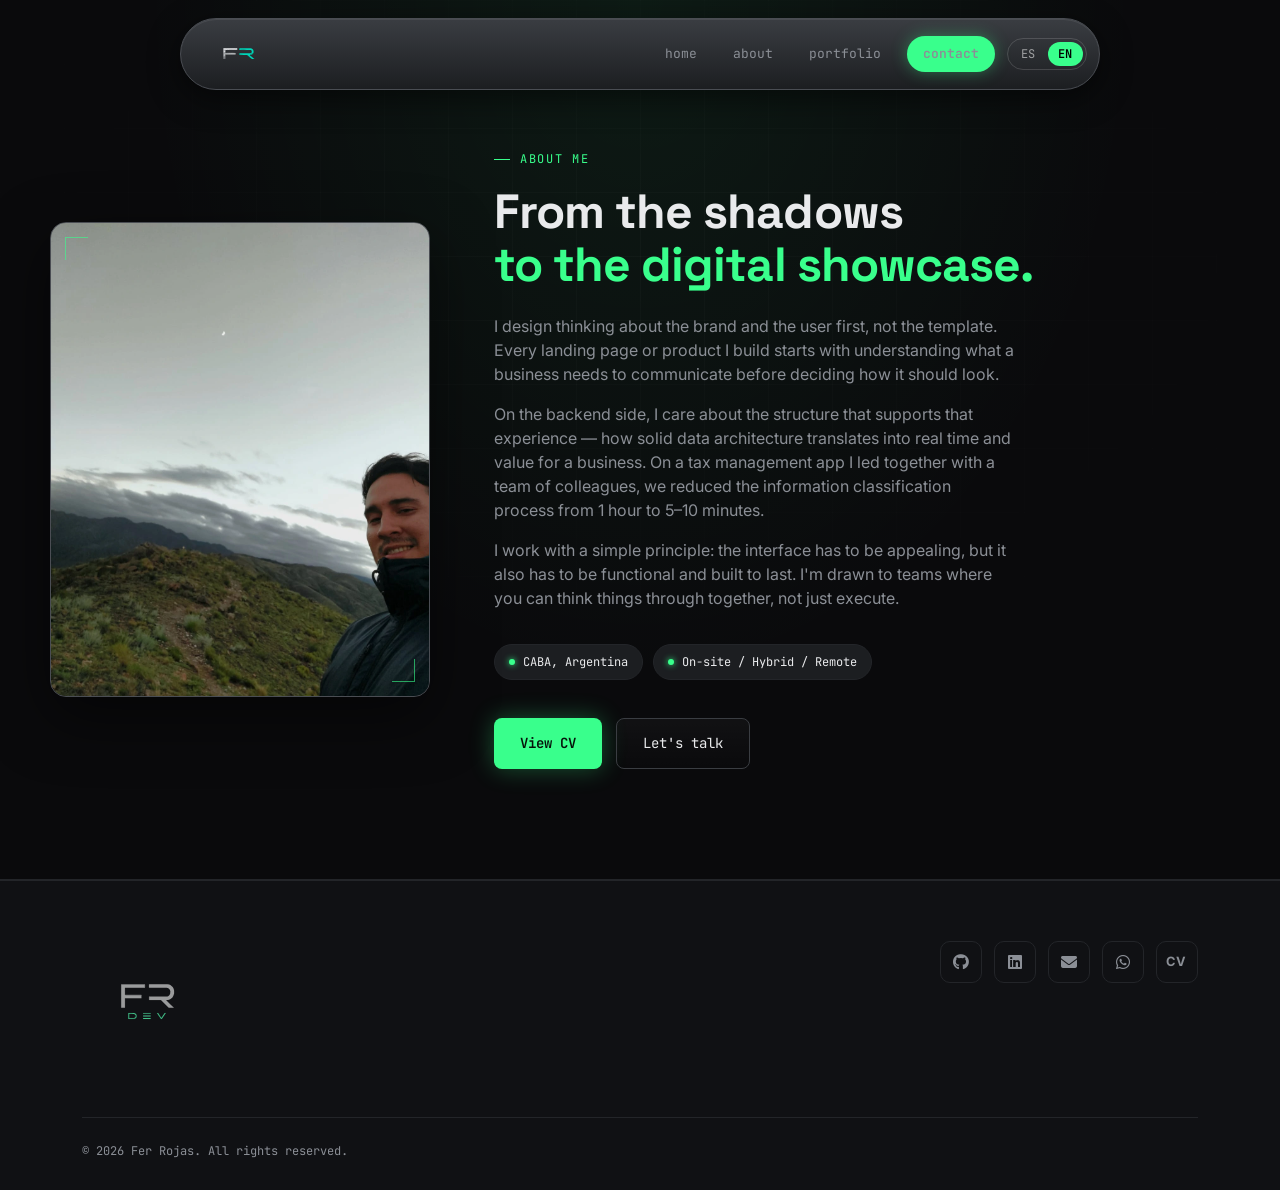
==== about.html @ 8fddee15 "data event and data section in btn" ====
<!DOCTYPE html>
<html lang="es">
<head>
<meta charset="UTF-8">
<meta name="viewport" content="width=device-width, initial-scale=1.0">

<link rel="manifest" href="/site.webmanifest">
<title>Sobre mí · Fer Rojas - Dev</title>
<link rel="preconnect" href="https://fonts.googleapis.com">
<link rel="preconnect" href="https://fonts.gstatic.com" crossorigin>
<link href="https://fonts.googleapis.com/css2?family=Space+Grotesk:wght@400;500;600;700&family=Inter:wght@400;500;600&family=JetBrains+Mono:wght@400;500;600&display=swap" rel="stylesheet">
<link rel="stylesheet" href="./css/styles.css">
<link rel="stylesheet" href="https://cdnjs.cloudflare.com/ajax/libs/font-awesome/6.7.2/css/all.min.css">

<!-- Favicons -->
<link rel="icon" type="image/x-icon" href="./assets/logo/favicon.ico">

<link rel="icon" type="image/png" sizes="16x16"
      href="./assets/logo/favicon-16x16.png">

<link rel="icon" type="image/png" sizes="32x32"
      href="./assets/logo/favicon-32x32.png">

<link rel="apple-touch-icon"
      sizes="180x180"
      href="./assets/logo/apple-touch-icon.png">

<link rel="manifest"
      href="./assets/logo/site.webmanifest">

<meta name="theme-color" content="#0E0E0E">

<!-- Google tag (gtag.js) -->
<script async src="https://www.googletagmanager.com/gtag/js?id=G-C3B6K5D289"></script>

<script>
window.dataLayer = window.dataLayer || [];

function gtag(){dataLayer.push(arguments);}

gtag('js', new Date());

gtag('config', 'G-C3B6K5D289');
</script>
</head>

<body data-page="about">

<!-- NAVBAR -->
<nav class="navbar">

    <a href="./index.html#inicio" class="logo">

        <img
            src="./assets/logo/fr-dev-logo-navbar1.svg"
            alt="FR Dev Logo"
            class="navbar-logo">

    </a>

    <button
        class="nav-toggle"
        id="navToggle"
        data-i18n-aria-label="navToggleLabel"
        aria-label="Abrir menú"
        aria-expanded="false">

        <svg width="20" height="20" viewBox="0 0 24 24"
             fill="none"
             stroke="currentColor"
             stroke-width="2">

            <line x1="3" y1="6" x2="21" y2="6"/>
            <line x1="3" y1="12" x2="21" y2="12"/>
            <line x1="3" y1="18" x2="21" y2="18"/>

        </svg>

    </button>

    <div class="nav-links" id="navLinks">

        <a href="index.html" data-i18n="navHome">Inicio</a>

        <a href="./about.html" data-i18n="navAbout">Sobre mí</a>

        <a href="index.html#portfolio" data-i18n="navPortfolio">Portfolio</a>

        
        <a
            href="https://wa.me/5491144951771?text=Hola%20Fernando,%20vi%20tu%20portfolio%20y%20me%20gustaría%20hablar%20sobre%20un%20proyecto."
            class="nav-cta"

            data-event="contact_whatsapp"
            data-section="navbar"

            target="_blank"
            rel="noopener noreferrer"

            data-i18n="navContact">
            

            Contacto

        </a>

        <div class="lang-switch" role="group" aria-label="Language switch">

            <button type="button"
                    class="lang-btn"
                    data-lang="es">

                ES

            </button>

            <button type="button"
                    class="lang-btn"
                    data-lang="en">

                EN

            </button>

        </div>

    </div>

</nav>

<!-- ABOUT HERO -->
<section class="about-hero" id="sobre-mi">
  <div class="hero-grid"></div>
  <div class="about-grid">

    <!-- FOTO -->
    <div class="about-photo">       
        <img src="./assets/foto-about2.webp" alt="Fernando Rojas, Desarrollador Full Stack" data-i18n-alt="aboutPhotoAlt">      
    </div>

    <!-- TEXTO -->
    <div class="about-text">
      <span class="eyebrow" data-i18n="aboutEyebrow">Sobre mí</span>
       
      <h1 data-i18n-html="aboutTitle">De la sombra<br><span class="accent">a la vidriera digital.</span></h1>

       <p class="lede" data-i18n="aboutLede1">Diseño pensando primero en la marca y en el usuario, no en la plantilla. Cada landing o producto que armo parte de entender qué necesita transmitir un negocio antes de decidir cómo se va a ver.</p>

       <p class="lede" data-i18n="aboutLede2">Del lado del backend, me interesa la estructura que sostiene esa experiencia. Cómo una buena arquitectura de datos se traduce en tiempo y valor real para un negocio. En una app de gestion impositiva que  lideré junto a un equipo de colegas, logramos reducir el proceso de clasificacion de informacion de 1 hora a 5-10 minutos.</p>

       <p class="lede" data-i18n="aboutLede3">Trabajo con un criterio simple. La interfaz tiene que ser atractiva, pero también tiene que ser funcional y sostenerse en el tiempo. Me interesan los equipos donde se puede pensar en conjunto, no solo ejecutar.</p>
      <div class="about-meta">
        <span data-i18n="aboutMetaLocation">CABA, Argentina</span>
        <span data-i18n="aboutMetaAvailability">Presencial / Híbrido / Remoto</span>
      </div>

      <div class="about-ctas">
        <a 
        href="./assets/cv/Fernando-Rojas-CV.pdf" 
        class="btn btn-primary" 
        
        data-event="cv_view"
        data-section="txt_about"
        
        target="_blank" 
        rel="noopener noreferrer"
        
        data-i18n="aboutCtaCv">Ver CV</a>

        <a
         href="https://wa.me/5491144951771?text=Hola%20Fer,%20vi%20tu%20portfolio%20y%20me%20gustaría%20hablar%20sobre%20un%20proyecto." 
         class="btn btn-ghost" 
         
         data-event="contact_whatsapp"
         data-section="txt_about"

         target="_blank"
         rel="noopener noreferrer"

         data-i18n="aboutCtaContact">Hablemos</a>
      </div>
    </div>

  </div>
</section>

<!-- FOOTER -->
<footer id="contacto">
  <div class="container">
    <div class="footer-top">
      <div class="footer-brand">
        <a href="./index.html" class="footer-logo">
            <img
                src="./assets/logo/fr-dev-logo-footer.svg"
                alt="FR Dev Logo">
        </a>
      </div>

      <!-- Contacts -->

      <div class="footer-socials">

        <!-- Github -->
        <a
          href="https://github.com/FerjRojas1?tab=repositories" 
          
          data-event="social_github"
          data-section="footer"

          aria-label="GitHub"
          target="_blank"
          rel="noopener noreferrer">

          <i class="fa-brands fa-github"></i>
        </a>

        <!-- LinkedIN -->
        <a 
          href="https://www.linkedin.com/in/fernando-rojas-6714b9202/" 
          
          data-event="social_linkedin"
          data-section="footer"

          aria-label="LinkedIn"
          target="_blank"
          rel="noopener noreferrer">

          <i class="fa-brands fa-linkedin"></i>
        </a>

        <!-- Mail -->
        <a 
          href="mailto:feer.rojas@live.com.ar?subject=Consulta desde tu Portfolio&body=Hola Fer,%0A%0AQuisiera conversar sobre un proyecto, tenes disponibilidad esta semana?" 
         
          data-event="contact_email"
          data-section="footer"

          aria-label="Email"
          target="_blank"
          rel="noopener noreferrer">

          <i class="fa-solid fa-envelope"></i>
        </a>

        <!-- Whatsapp -->
        <a 
          href="https://wa.me/5491144951771?text=Hola%20Fer,%20vi%20tu%20portfolio%20y%20me%20gustaría%20hablar%20sobre%20un%20proyecto." 
          
          data-event="contact_whatsapp"
          data-section="footer"

          target="_blank" aria-label="WhatsApp"
          rel="noopener noreferrer">
          

          <i class="fa-brands fa-whatsapp"></i>
        </a>

        <!-- CV -->
        <a 
          href="./assets/cv/Fernando-Rojas-CV.pdf"
          class="cv-link"
          
          data-event="cv_view"
          data-section="footer"

          target="_blank"
          rel="noopener noreferrer"
          
          data-i18n="cvLabel"
          aria-label="Ver Currículum">

            CV
        </a>
      </div>
    </div>
    <div class="footer-bottom">
      <span data-i18n="footerCopyright">© 2026 Fer Rojas. Todos los derechos reservados.</span>
    </div>
  </div>
</footer>

<script src="./js/translations.js"></script>
<script src="./js/language.js"></script>
<script src="./js/script.js"></script>
<script src="./js/analytics.js"></script>

</body>
</html>
---- css/styles.css ----
:root{
    --bg: #0a0a0c;
    --bg-alt: #101114;
    --metal-1: #3a3d42;
    --metal-2: #1c1e21;
    --metal-3: #26282c;
    --line: #232529;
    --text: #e9eaec;
    --text-muted: #8b8f96;
    --neon: #39ff8c;
    --neon-dim: #1d8a52;
    --font-display: 'Space Grotesk', sans-serif;
    --font-body: 'Inter', sans-serif;
    --font-mono: 'JetBrains Mono', monospace;
  }

  *{ margin:0; padding:0; box-sizing:border-box; }

  html{ scroll-behavior:smooth; }

  body{
    background:var(--bg);
    color:var(--text);
    font-family:var(--font-body);
    line-height:1.5;
    overflow-x:hidden;
  }

  ::selection{ background:var(--neon-dim); color:#fff; }

  a{ color:inherit; text-decoration:none; }

  :focus-visible{
    outline:2px solid var(--neon);
    outline-offset:3px;
  }

  .container{
    max-width:1180px;
    margin:0 auto;
    padding:0 32px;
  }

  .eyebrow{
    font-family:var(--font-mono);
    font-size:12px;
    letter-spacing:.14em;
    text-transform:uppercase;
    color:var(--neon);
    display:flex;
    align-items:center;
    gap:10px;
  }
  .eyebrow::before{
    content:'';
    width:16px; height:1px;
    background:var(--neon);
    display:inline-block;
  }

  /* ---------- NAVBAR ---------- */
  .navbar{
    position:fixed;
    top:18px; left:50%;
    transform:translateX(-50%);
    z-index:100;
    width:min(920px, calc(100% - 32px));
    display:flex;
    align-items:center;
    justify-content:space-between;
    padding:10px 12px 10px 20px;
    border-radius:999px;
    background:linear-gradient(180deg, var(--metal-1) 0%, var(--metal-2) 100%);
    border:1px solid #4a4d53;
    box-shadow:0 8px 30px rgba(0,0,0,.5), inset 0 1px 0 rgba(255,255,255,.08);
    backdrop-filter:blur(10px);
  }

  .navbar .logo{
    font-family:var(--font-mono);
    font-weight:600;
    font-size:15px;
    display:flex;
    align-items:center;
    gap:8px;
    color:var(--text);
  }
  .navbar .logo .dot{
    width:7px; height:7px;
    border-radius:50%;
    background:var(--neon);
    box-shadow:0 0 8px var(--neon);
    flex-shrink:0;
  }

  .nav-links{
    display:flex;
    align-items:center;
    gap:4px;
  }
  .nav-links a{
    font-family:var(--font-mono);
    font-size:13px;
    color:var(--text-muted);
    padding:8px 16px;
    border-radius:999px;
    transition:color .2s ease, background .2s ease;
    position:relative;
  }
  .nav-links a:hover{ color:var(--text); background:rgba(255,255,255,.05); }

  .nav-cta{
    font-family:var(--font-mono);
    font-size:13px;
    padding:9px 18px;
    border-radius:999px;
    background:var(--neon);
    color:#06130a;
    font-weight:600;
    margin-left:6px;
    box-shadow:0 0 16px rgba(57,255,140,.35);
    transition:transform .15s ease, box-shadow .15s ease;
  }
  .nav-cta:hover{ transform:translateY(-1px); box-shadow:0 0 22px rgba(57,255,140,.55); }

  .nav-toggle{
    display:none;
    background:none; border:none;
    width:34px; height:34px;
    color:var(--text);
    cursor:pointer;
  }

  /* ---------- PRE-HERO (video/loop background) ---------- */
  .pre-hero{
    position:relative;
    height:100vh;
    min-height:560px;
    display:flex;
    flex-direction:column;
    align-items:center;
    justify-content:flex-end;
    overflow:hidden;
    background:#000;
  }

  .pre-hero video,
  .pre-hero canvas{
    position:absolute;
    inset:0;
    width:100%; height:100%;
    object-fit:cover;
  }

  .pre-hero .scrim{
    position:absolute; inset:0;
    background:
      linear-gradient(180deg, rgba(10,10,12,.55) 0%, rgba(10,10,12,.35) 40%, var(--bg) 96%),
      linear-gradient(90deg, rgba(10,10,12,.6) 0%, transparent 30%, transparent 70%, rgba(10,10,12,.6) 100%);
  }

  .boot-log{
    position:absolute;
    top:110px; left:32px;
    font-family:var(--font-mono);
    font-size:12px;
    color:var(--neon);
    opacity:.75;
    line-height:1.8;
    max-width:280px;
  }
  .boot-log span{ display:block; opacity:0; animation:fadeIn .4s forwards; }

  @keyframes fadeIn{ to{ opacity:.75; } }

  .scroll-cue{
    position:relative;
    margin-bottom:34px;
    display:flex;
    flex-direction:column;
    align-items:center;
    gap:8px;
    font-family:var(--font-mono);
    font-size:11px;
    letter-spacing:.12em;
    color:var(--text-muted);
  }
  .scroll-cue .stem{
    width:1px; height:34px;
    background:linear-gradient(180deg, var(--neon), transparent);
    animation:stem 1.8s ease-in-out infinite;
  }
  @keyframes stem{ 0%,100%{ transform:scaleY(1); opacity:.5;} 50%{ transform:scaleY(1.15); opacity:1;} }

  /* ---------- HERO ---------- */
  .hero{
    position:relative;
    padding:120px 32px 100px;
    text-align:center;
    display:flex;
    flex-direction:column;
    align-items:center;
    background:
      radial-gradient(ellipse at 50% 0%, rgba(57,255,140,.07), transparent 55%),
      var(--bg);
    border-bottom:1px solid var(--line);
  }

  .hero-grid{
    position:absolute; inset:0;
    background-image:
      linear-gradient(rgba(255,255,255,.025) 1px, transparent 1px),
      linear-gradient(90deg, rgba(255,255,255,.025) 1px, transparent 1px);
    background-size:64px 64px;
    mask-image:radial-gradient(ellipse 60% 50% at 50% 30%, black, transparent);
    pointer-events:none;
  }

  .hero .eyebrow{ justify-content:center; margin-bottom:22px; }

  .hero h1{
    font-family:var(--font-display);
    font-weight:700;
    font-size:clamp(38px, 6.2vw, 74px);
    line-height:1.05;
    letter-spacing:-.02em;
    max-width:900px;
  }
  .hero h1 .accent{ color:var(--neon); }

  .hero .role-line{
    margin-top:22px;
    font-family:var(--font-mono);
    font-size:clamp(14px, 2vw, 18px);
    color:var(--text-muted);
    height:26px;
  }
  .hero .role-line .cursor{
    display:inline-block;
    width:9px; height:16px;
    background:var(--neon);
    margin-left:2px;
    vertical-align:middle;
    animation:blink 1s step-end infinite;
  }
  @keyframes blink{ 50%{ opacity:0; } }

  .hero p.lede{
    margin-top:26px;
    max-width:560px;
    color:var(--text-muted);
    font-size:16px;
  }

  .hero-ctas{
    margin-top:38px;
    display:flex;
    gap:14px;
    flex-wrap:wrap;
    justify-content:center;
  }

  .btn{
    font-family:var(--font-mono);
    font-size:14px;
    padding:14px 26px;
    border-radius:8px;
    display:inline-flex;
    align-items:center;
    gap:8px;
    transition:transform .15s ease, box-shadow .15s ease, border-color .15s ease;
  }
  .btn-primary{
    background:var(--neon);
    color:#06130a;
    font-weight:600;
    box-shadow:0 0 24px rgba(57,255,140,.3);
  }
  .btn-primary:hover{ transform:translateY(-2px); box-shadow:0 0 30px rgba(57,255,140,.5); }
  .btn-ghost{
    border:1px solid #3a3d42;
    color:var(--text);
    background:linear-gradient(180deg, rgba(255,255,255,.03), transparent);
  }
  .btn-ghost:hover{ border-color:var(--neon-dim); transform:translateY(-2px); }

  .hero-stats{
    margin-top:64px;
    display:flex;
    gap:0;
    border:1px solid var(--line);
    border-radius:12px;
    overflow:hidden;
  }
  .hero-stats div{
    padding:18px 30px;
    border-right:1px solid var(--line);
    font-family:var(--font-mono);
  }
  .hero-stats div:last-child{ border-right:none; }
  .hero-stats strong{
    display:block;
    font-size:22px;
    color:var(--neon);
    font-weight:600;
  }
  .hero-stats span{
    font-size:11px;
    color:var(--text-muted);
    letter-spacing:.08em;
    text-transform:uppercase;
  }

  /* ---------- SECTION shared ---------- */
  section{ padding:110px 0; }
  .section-head{
    text-align:center;
    max-width:600px;
    margin:0 auto 60px;
  }
  .section-head .eyebrow{ justify-content:center; margin-bottom:16px; }
  .section-head h2{
    font-family:var(--font-display);
    font-size:clamp(28px, 4vw, 42px);
    font-weight:600;
    letter-spacing:-.01em;
  }
  .section-head p{
    margin-top:14px;
    color:var(--text-muted);
    font-size:15px;
  }

  .trace{
    height:1px;
    background:linear-gradient(90deg, transparent, var(--neon-dim) 20%, var(--neon) 50%, var(--neon-dim) 80%, transparent);
    opacity:.5;
    max-width:1180px;
    margin:0 auto;
  }

  /* ---------- STACK ---------- */
  .stack-groups{
    display:grid;
    grid-template-columns:repeat(3, 1fr);
    gap:1px;
    background:var(--line);
    border:1px solid var(--line);
    border-radius:14px;
    overflow:hidden;
  }
  .stack-group{
    background:var(--bg-alt);
    padding:32px 28px;
  }
  .stack-group h3{
    font-family:var(--font-mono);
    font-size:12px;
    letter-spacing:.1em;
    text-transform:uppercase;
    color:var(--text-muted);
    margin-bottom:20px;
    display:flex;
    align-items:center;
    gap:8px;
  }
  .stack-group h3::before{
    content:'//';
    color:var(--neon);
  }
  .tag-list{
    display:flex;
    flex-wrap:wrap;
    gap:8px;
  }
  .tag{
    font-family:var(--font-mono);
    font-size:13px;
    padding:8px 12px;
    border:1px solid var(--line);
    border-radius:6px;
    color:var(--text);
    background:var(--metal-2);
    transition:border-color .2s ease, color .2s ease, box-shadow .2s ease;
  }
  .tag:hover{
    border-color:var(--neon);
    color:var(--neon);
    box-shadow:0 0 12px rgba(57,255,140,.18);
  }

  /* ---------- PORTFOLIO ---------- */
  .portfolio-grid{
    display:grid;
    grid-template-columns:repeat(3, 1fr);
    gap:20px;
  }
  .project-card{
    background:var(--bg-alt);
    border:1px solid var(--line);
    border-radius:14px;
    padding:26px;
    display:flex;
    flex-direction:column;
    gap:16px;
    transition:border-color .25s ease, transform .25s ease, box-shadow .25s ease;
    position:relative;
    overflow:hidden;
  }
  .project-card::before{
    content:'';
    position:absolute; inset:0;
    background:radial-gradient(circle at 50% -10%, rgba(57,255,140,.08), transparent 60%);
    opacity:0;
    transition:opacity .3s ease;
  }
  .project-card:hover{
    border-color:var(--neon-dim);
    transform:translateY(-4px);
    box-shadow:0 14px 40px rgba(0,0,0,.4);
  }
  .project-card:hover::before{ opacity:1; }

  .project-top{
    display:flex;
    align-items:center;
    justify-content:space-between;
  }
  .project-icon{
    width:38px; height:38px;
    border-radius:8px;
    background:var(--metal-2);
    display:flex; align-items:center; justify-content:center;
    color:var(--neon);
  }
  .project-link{
    position: relative;
    z-index: 1000;
  }
  .project-link:hover{ color:var(--neon); }

  .project-card h3{
    font-family:var(--font-display);
    font-size:19px;
    font-weight:600;
  }
  .project-card p{
    font-size:14px;
    color:var(--text-muted);
  }
  .project-tags{
    margin-top:auto;
    display:flex;
    gap:6px;
    flex-wrap:wrap;
    font-family:var(--font-mono);
    font-size:11px;
  }
  .project-tags span{
    padding:4px 8px;
    border:1px solid var(--line);
    border-radius:4px;
    color:var(--text-muted);
  }

  .portfolio-more{
    text-align:center;
    margin-top:44px;
  }

  /* ---------- FOOTER ---------- */
  footer{
    border-top:1px solid var(--line);
    background:var(--bg-alt);
    padding:60px 0 30px;
  }
  .footer-top{
    display:flex;
    justify-content:space-between;
    align-items:flex-start;
    flex-wrap:wrap;
    gap:40px;
    padding-bottom:40px;
  }
  .footer-brand .logo{
    font-family:var(--font-mono);
    font-size:16px;
    font-weight:600;
    display:flex; align-items:center; gap:8px;
  }
  .footer-brand p{
    margin-top:12px;
    color:var(--text-muted);
    font-size:14px;
    max-width:320px;
  }
  .footer-socials{
    display:flex;
    gap:12px;
  }
  .footer-socials a{
    width:42px; height:42px;
    border:1px solid var(--line);
    border-radius:10px;
    display:flex; align-items:center; justify-content:center;
    color:var(--text-muted);
    transition:border-color .2s ease, color .2s ease, transform .2s ease;
  }
  .footer-socials a:hover{
    border-color:var(--neon);
    color:var(--neon);
    transform:translateY(-3px);
  }
  .footer-bottom{
    display:flex;
    justify-content:space-between;
    align-items:center;
    flex-wrap:wrap;
    gap:10px;
    padding-top:24px;
    border-top:1px solid var(--line);
    font-family:var(--font-mono);
    font-size:12px;
    color:var(--text-muted);
  }
  .footer-bottom .credit strong{ color:var(--neon); font-weight:500; }

  /* ---------- RESPONSIVE ---------- */
  @media (max-width: 860px){
    .nav-links{
      position:fixed;
      top:80px; right:16px; left:16px;
      background:linear-gradient(180deg, var(--metal-1), var(--metal-2));
      border:1px solid #4a4d53;
      border-radius:16px;
      flex-direction:column;
      align-items:stretch;
      padding:10px;
      gap:2px;
      display:none;
      box-shadow:0 12px 30px rgba(0,0,0,.5);
    }
    .nav-links.open{ display:flex; }
    .nav-links a, .nav-links .nav-cta{ text-align:center; margin:0; }
    .nav-toggle{ display:flex; align-items:center; justify-content:center; }
    .stack-groups{ grid-template-columns:1fr; }
    .portfolio-grid{ grid-template-columns:1fr 1fr; }
    .hero-stats{ flex-wrap:wrap; }
    .hero-stats div{ flex:1 1 50%; border-bottom:1px solid var(--line); }
  }
  @media (max-width: 560px){
    .portfolio-grid{ grid-template-columns:1fr; }
    .boot-log{ display:none; }
    .footer-top{ flex-direction:column; }
  }

  @media (prefers-reduced-motion: reduce){
    *{ animation-duration:.01ms !important; animation-iteration-count:1 !important; transition-duration:.01ms !important; scroll-behavior:auto !important; }
  }
  .cv-link{
    width:42px;
    height:42px;

    display:flex;
    align-items:center;
    justify-content:center;

    border:1px solid var(--border);
    border-radius:50%;

    font-size:.8rem;
    font-weight:700;
    letter-spacing:.08em;

    text-decoration:none;
    color:var(--text);

    transition:.25s;
}

.cv-link:hover{
    color:var(--neon);
    border-color:var(--neon);
    box-shadow:0 0 14px rgba(57,255,140,.25);
    transform:translateY(-2px);
}

/* ---------- ABOUT PAGE ---------- */
.about-hero{
    position:relative;
    padding:150px 32px 110px;
    background:
      radial-gradient(ellipse at 50% 0%, rgba(57,255,140,.07), transparent 55%),
      var(--bg);
    border-bottom:1px solid var(--line);
    overflow:hidden;
}

.about-hero .hero-grid{ position:absolute; inset:0; }

.about-grid{
    position:relative;
    max-width:1180px;
    margin:0 auto;
    display:grid;
    grid-template-columns: minmax(260px, 380px) 1fr;
    gap:64px;
    align-items:center;
}

/* photo frame, terminal-window styling to match the rest of the site */
.about-photo{
    position:relative;
    aspect-ratio: 4 / 5;
    border-radius:16px;
    background:linear-gradient(180deg, var(--metal-1) 0%, var(--metal-2) 100%);
    border:1px solid #4a4d53;
    box-shadow:0 20px 60px rgba(0,0,0,.5), inset 0 1px 0 rgba(255,255,255,.06);
    overflow:hidden;
    display:flex;
    align-items:center;
    justify-content:center;
}

.about-photo img{
    width:100%;
    height:100%;
    object-fit:cover;
    display:block;
}

/* shown only while there is no real photo yet — remove the whole
   .about-photo-placeholder element once an <img> is dropped in */
.about-photo-placeholder{
    display:flex;
    flex-direction:column;
    align-items:center;
    gap:14px;
    color:var(--text-muted);
    font-family:var(--font-mono);
    font-size:12px;
    letter-spacing:.08em;
    text-transform:uppercase;
    text-align:center;
    padding:24px;
}
.about-photo-placeholder svg{ color:var(--neon); opacity:.8; }

.about-photo::before,
.about-photo::after{
    content:'';
    position:absolute;
    width:22px; height:22px;
    border:1.5px solid var(--neon);
    opacity:.6;
}
.about-photo::before{ top:14px; left:14px; border-right:none; border-bottom:none; }
.about-photo::after{ bottom:14px; right:14px; border-left:none; border-top:none; }

.about-photo-tag{
    position:absolute;
    bottom:16px; left:16px;
    font-family:var(--font-mono);
    font-size:11px;
    color:var(--neon);
    display:flex;
    align-items:center;
    gap:6px;
    z-index:2;
}
.about-photo-tag .dot{
    width:6px; height:6px;
    border-radius:50%;
    background:var(--neon);
    box-shadow:0 0 8px var(--neon);
}

.about-text h1{
    font-family:var(--font-display);
    font-weight:700;
    font-size:clamp(30px, 4.4vw, 48px);
    line-height:1.1;
    letter-spacing:-.02em;
    margin-top:18px;
}
.about-text h1 .accent{ color:var(--neon); }

.about-text p.lede{
    margin-top:22px;
    color:var(--text-muted);
    font-size:16px;
    max-width:520px;
}
.about-text p.lede + p.lede{ margin-top:16px; }

.about-meta{
    margin-top:34px;
    display:flex;
    flex-wrap:wrap;
    gap:10px;
}
.about-meta span{
    font-family:var(--font-mono);
    font-size:12px;
    padding:8px 14px;
    border:1px solid var(--line);
    border-radius:999px;
    color:var(--text);
    background:var(--metal-2);
    display:inline-flex;
    align-items:center;
    gap:8px;
}
.about-meta span::before{
    content:'';
    width:6px; height:6px;
    border-radius:50%;
    background:var(--neon);
    box-shadow:0 0 6px var(--neon);
}

.about-ctas{
    margin-top:38px;
    display:flex;
    gap:14px;
    flex-wrap:wrap;
}

@media (max-width: 860px){
    .about-grid{ grid-template-columns:1fr; gap:44px; }
    .about-photo{ max-width:320px; margin:0 auto; }
    .about-text{ text-align:center; }
    .about-text p.lede{ margin-left:auto; margin-right:auto; }
    .about-meta{ justify-content:center; }
    .about-ctas{ justify-content:center; }
}

/*btns ES/EN */

/* Evita el "flash" de contenido sin traducir mientras carga el JS */
  body{opacity:0;transition:opacity .2s ease;}
  body.i18n-ready{opacity:1;}

  /* Switcher de idioma */
  .lang-switch{display:inline-flex;align-items:center;gap:2px;margin-left:8px;padding:3px;border:1px solid rgba(255,255,255,.15);border-radius:999px;}
  .lang-btn{background:transparent;border:none;color:rgba(255,255,255,.55);font-family:'JetBrains Mono',monospace;font-size:12px;letter-spacing:.05em;padding:4px 10px;border-radius:999px;cursor:pointer;transition:all .15s ease;}
  .lang-btn:hover{color:#fff;}
  .lang-btn.active{background:var(--neon,#39ff14);color:#000;font-weight:600;}

  /*Logo Footer */

  .footer-logo{
    display:inline-flex;
    align-items:center;
}

.footer-logo img{

    width:130px;
    height:auto;

    display:block;

    transition:.25s ease;

}

.footer-logo:hover img{

    transform:scale(1.05);

}

/*Logo Navbar*/

.logo{

    display:flex;
    align-items:center;

}

.navbar-logo{

    height: 50px;
    width:auto;

    display:block;

    transition:all .30s ease;

}

.logo:hover .navbar-logo{

    transform:scale(1.03);

}
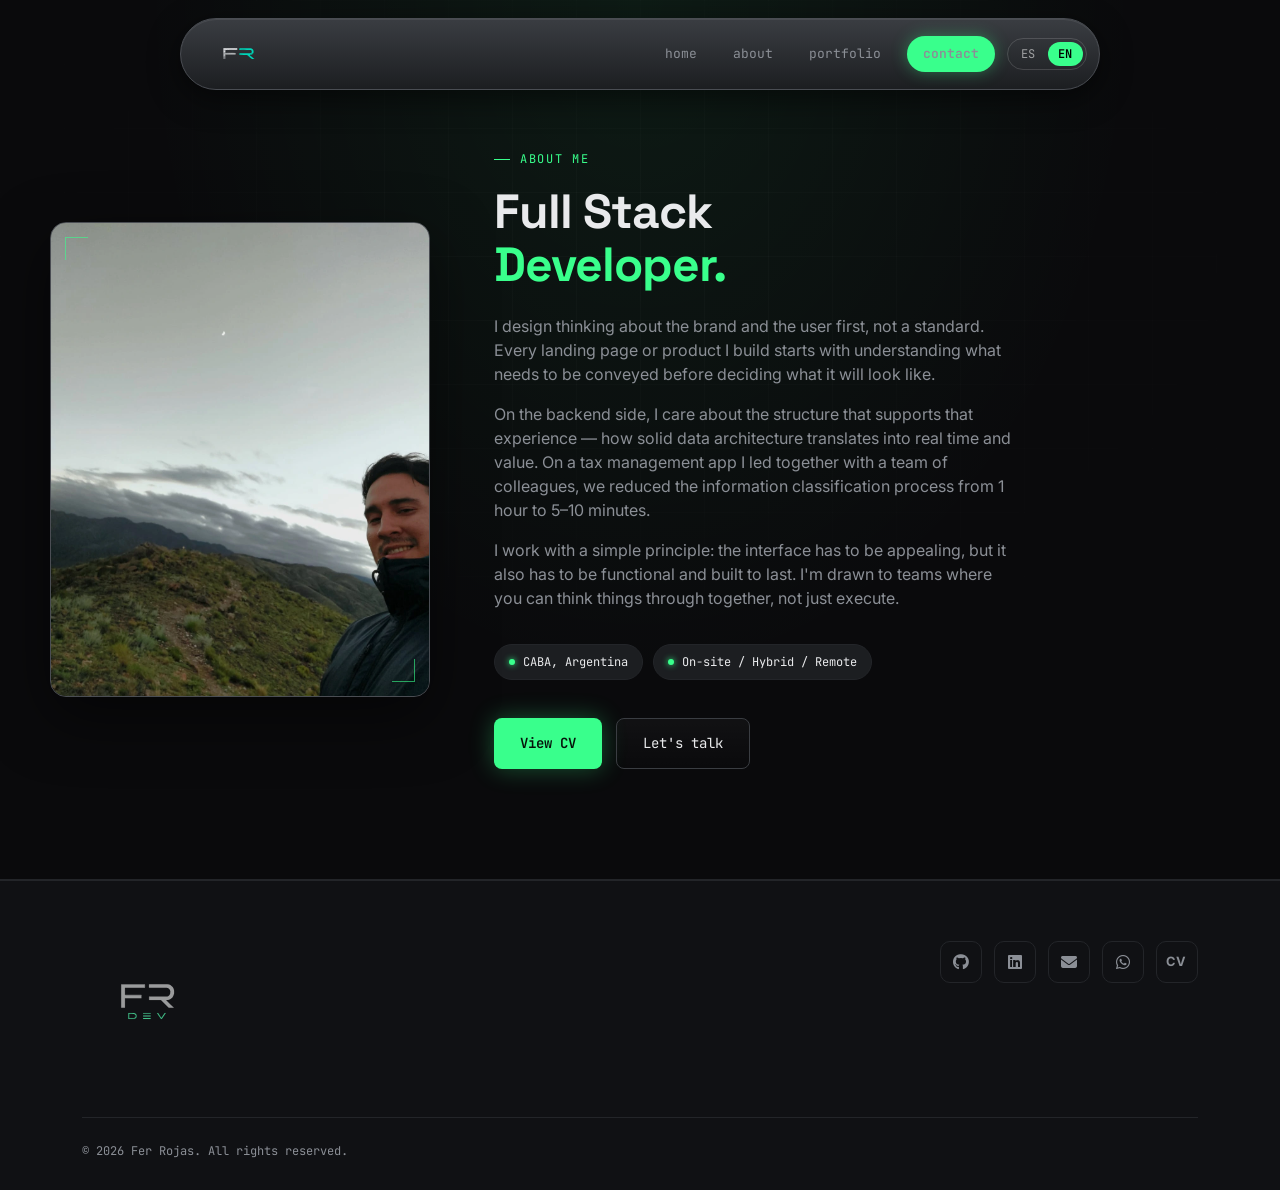
==== commit b1690f22: "Main screen added." ====
--- a/about.html
+++ b/about.html
@@ -49,7 +49,7 @@
 <!-- NAVBAR -->
 <nav class="navbar">
 
-    <a href="./index.html#inicio" class="logo">
+    <a href="portfolio.html" class="logo">
 
         <img
             src="./assets/logo/fr-dev-logo-navbar1.svg"
@@ -80,11 +80,11 @@
 
     <div class="nav-links" id="navLinks">
 
-        <a href="index.html" data-i18n="navHome">Inicio</a>
+        <a href="portfolio.html" data-i18n="navHome">Inicio</a>
 
         <a href="./about.html" data-i18n="navAbout">Sobre mí</a>
 
-        <a href="index.html#portfolio" data-i18n="navPortfolio">Portfolio</a>
+        <a href="./portfolio.html#proyectos" data-i18n="navPortfolio">Portfolio</a>
 
         
         <a
@@ -142,11 +142,11 @@
     <div class="about-text">
       <span class="eyebrow" data-i18n="aboutEyebrow">Sobre mí</span>
        
-      <h1 data-i18n-html="aboutTitle">De la sombra<br><span class="accent">a la vidriera digital.</span></h1>
-
-       <p class="lede" data-i18n="aboutLede1">Diseño pensando primero en la marca y en el usuario, no en la plantilla. Cada landing o producto que armo parte de entender qué necesita transmitir un negocio antes de decidir cómo se va a ver.</p>
-
-       <p class="lede" data-i18n="aboutLede2">Del lado del backend, me interesa la estructura que sostiene esa experiencia. Cómo una buena arquitectura de datos se traduce en tiempo y valor real para un negocio. En una app de gestion impositiva que  lideré junto a un equipo de colegas, logramos reducir el proceso de clasificacion de informacion de 1 hora a 5-10 minutos.</p>
+      <h1 data-i18n-html="aboutTitle">Full Stack <br><span class="accent">Developer.</span></h1>
+
+       <p class="lede" data-i18n="aboutLede1">Diseño pensando primero en la marca y en el usuario, no en un estandar. Cada landing o producto que armo parte de entender qué se necesita transmitir antes de decidir cómo se va a ver.</p>
+
+       <p class="lede" data-i18n="aboutLede2">Del lado del backend, me interesa la estructura que sostiene esa experiencia. Cómo una buena arquitectura de datos se traduce en tiempo y valor real. En una app de gestion impositiva que  lideré junto a un equipo de colegas, logramos reducir el proceso de clasificacion de informacion de 1 hora a 5-10 minutos.</p>
 
        <p class="lede" data-i18n="aboutLede3">Trabajo con un criterio simple. La interfaz tiene que ser atractiva, pero también tiene que ser funcional y sostenerse en el tiempo. Me interesan los equipos donde se puede pensar en conjunto, no solo ejecutar.</p>
       <div class="about-meta">
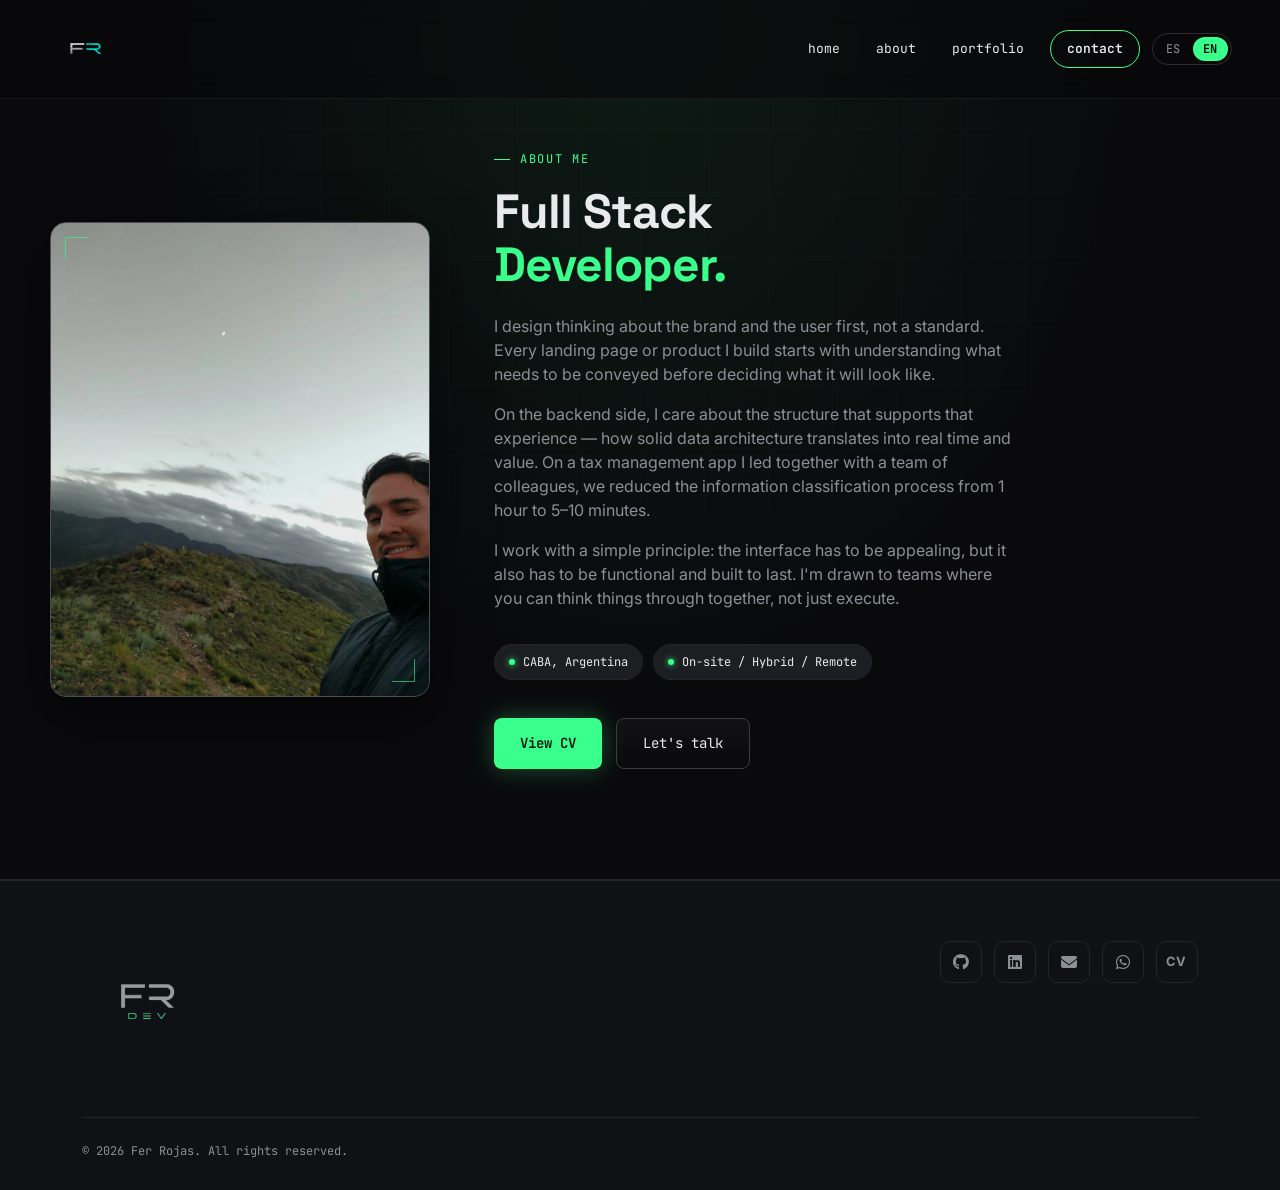
==== commit 05aebaa2: "redesing" ====
--- a/about.html
+++ b/about.html
@@ -4,7 +4,6 @@
 <meta charset="UTF-8">
 <meta name="viewport" content="width=device-width, initial-scale=1.0">
 
-<link rel="manifest" href="/site.webmanifest">
 <title>Sobre mí · Fer Rojas - Dev</title>
 <link rel="preconnect" href="https://fonts.googleapis.com">
 <link rel="preconnect" href="https://fonts.gstatic.com" crossorigin>
@@ -49,7 +48,7 @@
 <!-- NAVBAR -->
 <nav class="navbar">
 
-    <a href="portfolio.html" class="logo">
+    <a href="index.html" class="logo">
 
         <img
             src="./assets/logo/fr-dev-logo-navbar1.svg"
@@ -80,11 +79,11 @@
 
     <div class="nav-links" id="navLinks">
 
-        <a href="portfolio.html" data-i18n="navHome">Inicio</a>
+        <a href="index.html" data-i18n="navHome">Inicio</a>
 
         <a href="./about.html" data-i18n="navAbout">Sobre mí</a>
 
-        <a href="./portfolio.html#proyectos" data-i18n="navPortfolio">Portfolio</a>
+        <a href="./index.html#proyectos" data-i18n="navPortfolio">Portfolio</a>
 
         
         <a
--- a/css/styles.css
+++ b/css/styles.css
@@ -1,3 +1,4 @@
+/* ---------- VARIABLES GLOBALES ---------- */
 :root{
     --bg: #0a0a0c;
     --bg-alt: #101114;
@@ -12,36 +13,43 @@
     --font-display: 'Space Grotesk', sans-serif;
     --font-body: 'Inter', sans-serif;
     --font-mono: 'JetBrains Mono', monospace;
-  }
-
-  *{ margin:0; padding:0; box-sizing:border-box; }
-
-  html{ scroll-behavior:smooth; }
-
-  body{
+}
+
+/* ---------- RESET BÁSICO ---------- */
+*{ margin:0; padding:0; box-sizing:border-box; }
+
+html{ scroll-behavior:smooth; }
+
+body{
     background:var(--bg);
     color:var(--text);
     font-family:var(--font-body);
     line-height:1.5;
     overflow-x:hidden;
-  }
-
-  ::selection{ background:var(--neon-dim); color:#fff; }
-
-  a{ color:inherit; text-decoration:none; }
-
-  :focus-visible{
+
+    /* Evita el "flash" de contenido sin traducir mientras carga el JS de i18n */
+    opacity:0;
+    transition:opacity .2s ease;
+}
+body.i18n-ready{ opacity:1; }
+
+::selection{ background:var(--neon-dim); color:#fff; }
+
+a{ color:inherit; text-decoration:none; }
+
+:focus-visible{
     outline:2px solid var(--neon);
     outline-offset:3px;
-  }
-
-  .container{
+}
+
+.container{
     max-width:1180px;
     margin:0 auto;
     padding:0 32px;
-  }
-
-  .eyebrow{
+}
+
+/* Etiqueta pequeña tipo "// SECCIÓN" usada arriba de los títulos */
+.eyebrow{
     font-family:var(--font-mono);
     font-size:12px;
     letter-spacing:.14em;
@@ -50,150 +58,212 @@
     display:flex;
     align-items:center;
     gap:10px;
-  }
-  .eyebrow::before{
+}
+.eyebrow::before{
     content:'';
     width:16px; height:1px;
     background:var(--neon);
     display:inline-block;
-  }
-
-  /* ---------- NAVBAR ---------- */
-  .navbar{
+}
+
+
+/* =========================================================
+   NAVBAR
+   Barra fija, transparente con blur. Oculta por defecto;
+   el JS le agrega .visible cuando corresponde mostrarla
+   (al salir del prehero, o siempre en páginas sin video).
+========================================================= */
+.navbar{
     position:fixed;
-    top:18px; left:50%;
-    transform:translateX(-50%);
+    top:0; left:0;
     z-index:100;
-    width:min(920px, calc(100% - 32px));
+    width:100%;
     display:flex;
     align-items:center;
     justify-content:space-between;
-    padding:10px 12px 10px 20px;
-    border-radius:999px;
-    background:linear-gradient(180deg, var(--metal-1) 0%, var(--metal-2) 100%);
-    border:1px solid #4a4d53;
-    box-shadow:0 8px 30px rgba(0,0,0,.5), inset 0 1px 0 rgba(255,255,255,.08);
-    backdrop-filter:blur(10px);
-  }
-
-  .navbar .logo{
-    font-family:var(--font-mono);
-    font-weight:600;
-    font-size:15px;
-    display:flex;
-    align-items:center;
-    gap:8px;
+    padding:24px 48px;
+
+    background:rgba(8,8,10,.55);
+    border:none;
+    border-bottom:1px solid rgba(255,255,255,.06);
+    backdrop-filter:blur(14px);
+    -webkit-backdrop-filter:blur(14px);
+
+    opacity:0;
+    transform:translateY(-12px);
+    pointer-events:none;
+    transition:opacity .35s ease, transform .35s ease, padding .25s ease, background .25s ease;
+}
+
+/* Estado visible — controlado por JS (IntersectionObserver sobre .prehero) */
+.navbar.visible{
+    opacity:1;
+    transform:translateY(0);
+    pointer-events:auto;
+}
+
+/* Estado compacto opcional al seguir bajando en la página */
+.navbar.scrolled{
+    padding:14px 48px;
+    background:rgba(6,6,8,.85);
+    border-bottom-color:rgba(255,255,255,.1);
+}
+
+.navbar .logo{
+    display:flex;
+    align-items:center;
+}
+
+.navbar-logo{
+    height:50px;
+    width:auto;
+    display:block;
+    transition:all .3s ease;
+}
+.logo:hover .navbar-logo{ transform:scale(1.03); }
+
+.nav-links{
+    display:flex;
+    align-items:center;
+    gap:4px;
+}
+.nav-links a{
+    font-family:var(--font-mono);
+    font-size:13px;
     color:var(--text);
-  }
-  .navbar .logo .dot{
-    width:7px; height:7px;
-    border-radius:50%;
-    background:var(--neon);
-    box-shadow:0 0 8px var(--neon);
-    flex-shrink:0;
-  }
-
-  .nav-links{
-    display:flex;
-    align-items:center;
-    gap:4px;
-  }
-  .nav-links a{
-    font-family:var(--font-mono);
-    font-size:13px;
-    color:var(--text-muted);
     padding:8px 16px;
     border-radius:999px;
     transition:color .2s ease, background .2s ease;
     position:relative;
-  }
-  .nav-links a:hover{ color:var(--text); background:rgba(255,255,255,.05); }
-
-  .nav-cta{
+}
+.nav-links a:hover{
+    color:var(--neon);
+    background:rgba(57,255,140,.08);
+}
+
+.nav-cta{
     font-family:var(--font-mono);
     font-size:13px;
     padding:9px 18px;
     border-radius:999px;
+    background:transparent;
+    border:1px solid var(--neon);
+    color:var(--neon);
+    font-weight:600;
+    margin-left:6px;
+    transition:background .2s ease, color .2s ease, box-shadow .2s ease, transform .15s ease;
+}
+.nav-cta:hover{
     background:var(--neon);
     color:#06130a;
-    font-weight:600;
-    margin-left:6px;
-    box-shadow:0 0 16px rgba(57,255,140,.35);
-    transition:transform .15s ease, box-shadow .15s ease;
-  }
-  .nav-cta:hover{ transform:translateY(-1px); box-shadow:0 0 22px rgba(57,255,140,.55); }
-
-  .nav-toggle{
+    box-shadow:0 0 18px rgba(57,255,140,.4);
+    transform:translateY(-1px);
+}
+
+.nav-toggle{
     display:none;
     background:none; border:none;
     width:34px; height:34px;
     color:var(--text);
     cursor:pointer;
-  }
-
-  /* ---------- PRE-HERO (video/loop background) ---------- */
-  .pre-hero{
+}
+
+/* Switcher de idioma ES/EN */
+.lang-switch{
+    display:inline-flex;
+    align-items:center;
+    gap:2px;
+    margin-left:8px;
+    padding:3px;
+    border:1px solid rgba(255,255,255,.15);
+    border-radius:999px;
+}
+.lang-btn{
+    background:transparent;
+    border:none;
+    color:rgba(255,255,255,.55);
+    font-family:var(--font-mono);
+    font-size:12px;
+    letter-spacing:.05em;
+    padding:4px 10px;
+    border-radius:999px;
+    cursor:pointer;
+    transition:all .15s ease;
+}
+.lang-btn:hover{ color:#fff; }
+.lang-btn.active{
+    background:var(--neon);
+    color:#000;
+    font-weight:600;
+}
+
+
+/* =========================================================
+   VIDEO PRE-HERO
+========================================================= */
+.prehero{
+    margin:0;
+    padding:0;
+    line-height:0; /* evita el espacio fantasma que dejan los elementos inline */
+}
+
+.prehero-video{
+    display:block;
     position:relative;
-    height:100vh;
-    min-height:560px;
-    display:flex;
-    flex-direction:column;
-    align-items:center;
-    justify-content:flex-end;
+    width:100%;
+    height:100svh;
+    min-height:600px;
+    padding:0;
     overflow:hidden;
     background:#000;
-  }
-
-  .pre-hero video,
-  .pre-hero canvas{
+    object-fit:cover;
+    object-position:center;
+}
+
+/* Indicador "Scroll" al pie del video */
+.video-hero__scroll{
     position:absolute;
-    inset:0;
-    width:100%; height:100%;
-    object-fit:cover;
-  }
-
-  .pre-hero .scrim{
-    position:absolute; inset:0;
-    background:
-      linear-gradient(180deg, rgba(10,10,12,.55) 0%, rgba(10,10,12,.35) 40%, var(--bg) 96%),
-      linear-gradient(90deg, rgba(10,10,12,.6) 0%, transparent 30%, transparent 70%, rgba(10,10,12,.6) 100%);
-  }
-
-  .boot-log{
-    position:absolute;
-    top:110px; left:32px;
-    font-family:var(--font-mono);
-    font-size:12px;
-    color:var(--neon);
-    opacity:.75;
-    line-height:1.8;
-    max-width:280px;
-  }
-  .boot-log span{ display:block; opacity:0; animation:fadeIn .4s forwards; }
-
-  @keyframes fadeIn{ to{ opacity:.75; } }
-
-  .scroll-cue{
-    position:relative;
-    margin-bottom:34px;
+    left:50%;
+    bottom:32px;
+    transform:translateX(-50%);
+
     display:flex;
     flex-direction:column;
     align-items:center;
-    gap:8px;
-    font-family:var(--font-mono);
-    font-size:11px;
-    letter-spacing:.12em;
-    color:var(--text-muted);
-  }
-  .scroll-cue .stem{
-    width:1px; height:34px;
-    background:linear-gradient(180deg, var(--neon), transparent);
-    animation:stem 1.8s ease-in-out infinite;
-  }
-  @keyframes stem{ 0%,100%{ transform:scaleY(1); opacity:.5;} 50%{ transform:scaleY(1.15); opacity:1;} }
-
-  /* ---------- HERO ---------- */
-  .hero{
+    gap:10px;
+
+    z-index:2;
+    pointer-events:none;
+
+    animation:scrollFloat 2.2s ease-in-out infinite;
+}
+
+.video-hero__scroll span:first-child{
+    color:rgba(255,255,255,.55);
+    font-family:var(--font-body);
+    font-size:9px;
+    font-weight:300;
+    letter-spacing:.28em;
+    text-transform:uppercase;
+}
+
+/* Línea fina en vez del glifo "↓", para que se distinga del texto */
+.video-hero__arrow{
+    width:1px;
+    height:22px;
+    background:linear-gradient(to bottom, rgba(255,255,255,.8), rgba(255,255,255,0));
+    font-size:0;     /* oculta cualquier caracter que haya quedado en el HTML */
+    color:transparent;
+}
+
+@keyframes scrollFloat{
+    0%, 100%{ transform:translate(-50%, 0); opacity:.55; }
+    50%{ transform:translate(-50%, 6px); opacity:1; }
+}
+
+
+/* ---------- HERO ---------- */
+.hero{
     position:relative;
     padding:120px 32px 100px;
     text-align:center;
@@ -201,66 +271,66 @@
     flex-direction:column;
     align-items:center;
     background:
-      radial-gradient(ellipse at 50% 0%, rgba(57,255,140,.07), transparent 55%),
-      var(--bg);
+        radial-gradient(ellipse at 50% 0%, rgba(57,255,140,.07), transparent 55%),
+        var(--bg);
     border-bottom:1px solid var(--line);
-  }
-
-  .hero-grid{
+}
+
+.hero-grid{
     position:absolute; inset:0;
     background-image:
-      linear-gradient(rgba(255,255,255,.025) 1px, transparent 1px),
-      linear-gradient(90deg, rgba(255,255,255,.025) 1px, transparent 1px);
+        linear-gradient(rgba(255,255,255,.025) 1px, transparent 1px),
+        linear-gradient(90deg, rgba(255,255,255,.025) 1px, transparent 1px);
     background-size:64px 64px;
     mask-image:radial-gradient(ellipse 60% 50% at 50% 30%, black, transparent);
     pointer-events:none;
-  }
-
-  .hero .eyebrow{ justify-content:center; margin-bottom:22px; }
-
-  .hero h1{
+}
+
+.hero .eyebrow{ justify-content:center; margin-bottom:22px; }
+
+.hero h1{
     font-family:var(--font-display);
     font-weight:700;
     font-size:clamp(38px, 6.2vw, 74px);
     line-height:1.05;
     letter-spacing:-.02em;
     max-width:900px;
-  }
-  .hero h1 .accent{ color:var(--neon); }
-
-  .hero .role-line{
+}
+.hero h1 .accent{ color:var(--neon); }
+
+.hero .role-line{
     margin-top:22px;
     font-family:var(--font-mono);
     font-size:clamp(14px, 2vw, 18px);
     color:var(--text-muted);
     height:26px;
-  }
-  .hero .role-line .cursor{
+}
+.hero .role-line .cursor{
     display:inline-block;
     width:9px; height:16px;
     background:var(--neon);
     margin-left:2px;
     vertical-align:middle;
     animation:blink 1s step-end infinite;
-  }
-  @keyframes blink{ 50%{ opacity:0; } }
-
-  .hero p.lede{
+}
+@keyframes blink{ 50%{ opacity:0; } }
+
+.hero p.lede{
     margin-top:26px;
     max-width:560px;
     color:var(--text-muted);
     font-size:16px;
-  }
-
-  .hero-ctas{
+}
+
+.hero-ctas{
     margin-top:38px;
     display:flex;
     gap:14px;
     flex-wrap:wrap;
     justify-content:center;
-  }
-
-  .btn{
+}
+
+.btn{
     font-family:var(--font-mono);
     font-size:14px;
     padding:14px 26px;
@@ -269,78 +339,55 @@
     align-items:center;
     gap:8px;
     transition:transform .15s ease, box-shadow .15s ease, border-color .15s ease;
-  }
-  .btn-primary{
+}
+.btn-primary{
     background:var(--neon);
     color:#06130a;
     font-weight:600;
     box-shadow:0 0 24px rgba(57,255,140,.3);
-  }
-  .btn-primary:hover{ transform:translateY(-2px); box-shadow:0 0 30px rgba(57,255,140,.5); }
-  .btn-ghost{
+}
+.btn-primary:hover{ transform:translateY(-2px); box-shadow:0 0 30px rgba(57,255,140,.5); }
+
+.btn-ghost{
     border:1px solid #3a3d42;
     color:var(--text);
     background:linear-gradient(180deg, rgba(255,255,255,.03), transparent);
-  }
-  .btn-ghost:hover{ border-color:var(--neon-dim); transform:translateY(-2px); }
-
-  .hero-stats{
-    margin-top:64px;
-    display:flex;
-    gap:0;
-    border:1px solid var(--line);
-    border-radius:12px;
-    overflow:hidden;
-  }
-  .hero-stats div{
-    padding:18px 30px;
-    border-right:1px solid var(--line);
-    font-family:var(--font-mono);
-  }
-  .hero-stats div:last-child{ border-right:none; }
-  .hero-stats strong{
-    display:block;
-    font-size:22px;
-    color:var(--neon);
-    font-weight:600;
-  }
-  .hero-stats span{
-    font-size:11px;
-    color:var(--text-muted);
-    letter-spacing:.08em;
-    text-transform:uppercase;
-  }
-
-  /* ---------- SECTION shared ---------- */
-  section{ padding:110px 0; }
-  .section-head{
+}
+.btn-ghost:hover{ border-color:var(--neon-dim); transform:translateY(-2px); }
+
+
+/* ---------- SECCIONES COMPARTIDAS ---------- */
+section{ padding:110px 0; }
+
+.section-head{
     text-align:center;
     max-width:600px;
     margin:0 auto 60px;
-  }
-  .section-head .eyebrow{ justify-content:center; margin-bottom:16px; }
-  .section-head h2{
+}
+.section-head .eyebrow{ justify-content:center; margin-bottom:16px; }
+.section-head h2{
     font-family:var(--font-display);
     font-size:clamp(28px, 4vw, 42px);
     font-weight:600;
     letter-spacing:-.01em;
-  }
-  .section-head p{
+}
+.section-head p{
     margin-top:14px;
     color:var(--text-muted);
     font-size:15px;
-  }
-
-  .trace{
+}
+
+.trace{
     height:1px;
     background:linear-gradient(90deg, transparent, var(--neon-dim) 20%, var(--neon) 50%, var(--neon-dim) 80%, transparent);
     opacity:.5;
     max-width:1180px;
     margin:0 auto;
-  }
-
-  /* ---------- STACK ---------- */
-  .stack-groups{
+}
+
+
+/* ---------- STACK TECNOLÓGICO ---------- */
+.stack-groups{
     display:grid;
     grid-template-columns:repeat(3, 1fr);
     gap:1px;
@@ -348,12 +395,12 @@
     border:1px solid var(--line);
     border-radius:14px;
     overflow:hidden;
-  }
-  .stack-group{
+}
+.stack-group{
     background:var(--bg-alt);
     padding:32px 28px;
-  }
-  .stack-group h3{
+}
+.stack-group h3{
     font-family:var(--font-mono);
     font-size:12px;
     letter-spacing:.1em;
@@ -363,17 +410,15 @@
     display:flex;
     align-items:center;
     gap:8px;
-  }
-  .stack-group h3::before{
-    content:'//';
-    color:var(--neon);
-  }
-  .tag-list{
+}
+.stack-group h3::before{ content:'//'; color:var(--neon); }
+
+.tag-list{
     display:flex;
     flex-wrap:wrap;
     gap:8px;
-  }
-  .tag{
+}
+.tag{
     font-family:var(--font-mono);
     font-size:13px;
     padding:8px 12px;
@@ -382,20 +427,21 @@
     color:var(--text);
     background:var(--metal-2);
     transition:border-color .2s ease, color .2s ease, box-shadow .2s ease;
-  }
-  .tag:hover{
+}
+.tag:hover{
     border-color:var(--neon);
     color:var(--neon);
     box-shadow:0 0 12px rgba(57,255,140,.18);
-  }
-
-  /* ---------- PORTFOLIO ---------- */
-  .portfolio-grid{
+}
+
+
+/* ---------- PORTFOLIO / PROYECTOS ---------- */
+.portfolio-grid{
     display:grid;
     grid-template-columns:repeat(3, 1fr);
     gap:20px;
-  }
-  .project-card{
+}
+.project-card{
     background:var(--bg-alt);
     border:1px solid var(--line);
     border-radius:14px;
@@ -406,178 +452,130 @@
     transition:border-color .25s ease, transform .25s ease, box-shadow .25s ease;
     position:relative;
     overflow:hidden;
-  }
-  .project-card::before{
+}
+.project-card::before{
     content:'';
     position:absolute; inset:0;
     background:radial-gradient(circle at 50% -10%, rgba(57,255,140,.08), transparent 60%);
     opacity:0;
     transition:opacity .3s ease;
-  }
-  .project-card:hover{
+}
+.project-card:hover{
     border-color:var(--neon-dim);
     transform:translateY(-4px);
     box-shadow:0 14px 40px rgba(0,0,0,.4);
-  }
-  .project-card:hover::before{ opacity:1; }
-
-  .project-top{
+}
+.project-card:hover::before{ opacity:1; }
+
+.project-top{
     display:flex;
     align-items:center;
     justify-content:space-between;
-  }
-  .project-icon{
+}
+.project-icon{
     width:38px; height:38px;
     border-radius:8px;
     background:var(--metal-2);
     display:flex; align-items:center; justify-content:center;
     color:var(--neon);
-  }
-  .project-link{
-    position: relative;
-    z-index: 1000;
-  }
-  .project-link:hover{ color:var(--neon); }
-
-  .project-card h3{
+}
+.project-link{
+    position:relative;
+    z-index:1000;
+}
+.project-link:hover{ color:var(--neon); }
+
+.project-card h3{
     font-family:var(--font-display);
     font-size:19px;
     font-weight:600;
-  }
-  .project-card p{
+}
+.project-card p{
     font-size:14px;
     color:var(--text-muted);
-  }
-  .project-tags{
+}
+.project-tags{
     margin-top:auto;
     display:flex;
     gap:6px;
     flex-wrap:wrap;
     font-family:var(--font-mono);
     font-size:11px;
-  }
-  .project-tags span{
+}
+.project-tags span{
     padding:4px 8px;
     border:1px solid var(--line);
     border-radius:4px;
     color:var(--text-muted);
-  }
-
-  .portfolio-more{
+}
+
+.portfolio-more{
     text-align:center;
     margin-top:44px;
-  }
-
-  /* ---------- FOOTER ---------- */
-  footer{
+}
+
+
+/* ---------- FOOTER ---------- */
+footer{
     border-top:1px solid var(--line);
     background:var(--bg-alt);
     padding:60px 0 30px;
-  }
-  .footer-top{
+}
+.footer-top{
     display:flex;
     justify-content:space-between;
     align-items:flex-start;
     flex-wrap:wrap;
     gap:40px;
     padding-bottom:40px;
-  }
-  .footer-brand .logo{
-    font-family:var(--font-mono);
-    font-size:16px;
-    font-weight:600;
-    display:flex; align-items:center; gap:8px;
-  }
-  .footer-brand p{
-    margin-top:12px;
-    color:var(--text-muted);
-    font-size:14px;
-    max-width:320px;
-  }
-  .footer-socials{
+}
+
+.footer-logo{
+    display:inline-flex;
+    align-items:center;
+}
+.footer-logo img{
+    width:130px;
+    height:auto;
+    display:block;
+    transition:.25s ease;
+}
+.footer-logo:hover img{ transform:scale(1.05); }
+
+.footer-socials{
     display:flex;
     gap:12px;
-  }
-  .footer-socials a{
+}
+.footer-socials a{
     width:42px; height:42px;
     border:1px solid var(--line);
     border-radius:10px;
     display:flex; align-items:center; justify-content:center;
     color:var(--text-muted);
     transition:border-color .2s ease, color .2s ease, transform .2s ease;
-  }
-  .footer-socials a:hover{
+}
+.footer-socials a:hover{
     border-color:var(--neon);
     color:var(--neon);
     transform:translateY(-3px);
-  }
-  .footer-bottom{
-    display:flex;
-    justify-content:space-between;
-    align-items:center;
-    flex-wrap:wrap;
-    gap:10px;
-    padding-top:24px;
-    border-top:1px solid var(--line);
-    font-family:var(--font-mono);
-    font-size:12px;
-    color:var(--text-muted);
-  }
-  .footer-bottom .credit strong{ color:var(--neon); font-weight:500; }
-
-  /* ---------- RESPONSIVE ---------- */
-  @media (max-width: 860px){
-    .nav-links{
-      position:fixed;
-      top:80px; right:16px; left:16px;
-      background:linear-gradient(180deg, var(--metal-1), var(--metal-2));
-      border:1px solid #4a4d53;
-      border-radius:16px;
-      flex-direction:column;
-      align-items:stretch;
-      padding:10px;
-      gap:2px;
-      display:none;
-      box-shadow:0 12px 30px rgba(0,0,0,.5);
-    }
-    .nav-links.open{ display:flex; }
-    .nav-links a, .nav-links .nav-cta{ text-align:center; margin:0; }
-    .nav-toggle{ display:flex; align-items:center; justify-content:center; }
-    .stack-groups{ grid-template-columns:1fr; }
-    .portfolio-grid{ grid-template-columns:1fr 1fr; }
-    .hero-stats{ flex-wrap:wrap; }
-    .hero-stats div{ flex:1 1 50%; border-bottom:1px solid var(--line); }
-  }
-  @media (max-width: 560px){
-    .portfolio-grid{ grid-template-columns:1fr; }
-    .boot-log{ display:none; }
-    .footer-top{ flex-direction:column; }
-  }
-
-  @media (prefers-reduced-motion: reduce){
-    *{ animation-duration:.01ms !important; animation-iteration-count:1 !important; transition-duration:.01ms !important; scroll-behavior:auto !important; }
-  }
-  .cv-link{
+}
+
+/* Botón circular "CV" dentro de los socials del footer */
+.cv-link{
     width:42px;
     height:42px;
-
     display:flex;
     align-items:center;
     justify-content:center;
-
-    border:1px solid var(--border);
+    border:1px solid var(--line);
     border-radius:50%;
-
     font-size:.8rem;
     font-weight:700;
     letter-spacing:.08em;
-
     text-decoration:none;
     color:var(--text);
-
     transition:.25s;
 }
-
 .cv-link:hover{
     color:var(--neon);
     border-color:var(--neon);
@@ -585,17 +583,33 @@
     transform:translateY(-2px);
 }
 
-/* ---------- ABOUT PAGE ---------- */
+.footer-bottom{
+    display:flex;
+    justify-content:space-between;
+    align-items:center;
+    flex-wrap:wrap;
+    gap:10px;
+    padding-top:24px;
+    border-top:1px solid var(--line);
+    font-family:var(--font-mono);
+    font-size:12px;
+    color:var(--text-muted);
+}
+.footer-bottom .credit strong{ color:var(--neon); font-weight:500; }
+
+
+/* =========================================================
+   PÁGINA "SOBRE MÍ" (about.html)
+========================================================= */
 .about-hero{
     position:relative;
     padding:150px 32px 110px;
     background:
-      radial-gradient(ellipse at 50% 0%, rgba(57,255,140,.07), transparent 55%),
-      var(--bg);
+        radial-gradient(ellipse at 50% 0%, rgba(57,255,140,.07), transparent 55%),
+        var(--bg);
     border-bottom:1px solid var(--line);
     overflow:hidden;
 }
-
 .about-hero .hero-grid{ position:absolute; inset:0; }
 
 .about-grid{
@@ -603,15 +617,14 @@
     max-width:1180px;
     margin:0 auto;
     display:grid;
-    grid-template-columns: minmax(260px, 380px) 1fr;
+    grid-template-columns:minmax(260px, 380px) 1fr;
     gap:64px;
     align-items:center;
 }
 
-/* photo frame, terminal-window styling to match the rest of the site */
 .about-photo{
     position:relative;
-    aspect-ratio: 4 / 5;
+    aspect-ratio:4 / 5;
     border-radius:16px;
     background:linear-gradient(180deg, var(--metal-1) 0%, var(--metal-2) 100%);
     border:1px solid #4a4d53;
@@ -621,7 +634,6 @@
     align-items:center;
     justify-content:center;
 }
-
 .about-photo img{
     width:100%;
     height:100%;
@@ -629,23 +641,7 @@
     display:block;
 }
 
-/* shown only while there is no real photo yet — remove the whole
-   .about-photo-placeholder element once an <img> is dropped in */
-.about-photo-placeholder{
-    display:flex;
-    flex-direction:column;
-    align-items:center;
-    gap:14px;
-    color:var(--text-muted);
-    font-family:var(--font-mono);
-    font-size:12px;
-    letter-spacing:.08em;
-    text-transform:uppercase;
-    text-align:center;
-    padding:24px;
-}
-.about-photo-placeholder svg{ color:var(--neon); opacity:.8; }
-
+/* Marco tipo "ventana de terminal" en las esquinas de la foto */
 .about-photo::before,
 .about-photo::after{
     content:'';
@@ -726,7 +722,72 @@
     flex-wrap:wrap;
 }
 
+
+/* =========================================================
+   RESPONSIVE
+========================================================= */
 @media (max-width: 860px){
+
+    /* Dropdown mobile del navbar — mismo lenguaje visual que la barra:
+       fondo oscuro translúcido + blur, texto blanco, hover en neón */
+    .nav-links{
+        position:fixed;
+        top:84px; right:16px; left:16px;
+
+        background:rgba(8,8,10,.85);
+        border:1px solid rgba(255,255,255,.08);
+        border-radius:16px;
+        backdrop-filter:blur(14px);
+        -webkit-backdrop-filter:blur(14px);
+
+        flex-direction:column;
+        align-items:stretch;
+        padding:10px;
+        gap:2px;
+        display:none;
+        box-shadow:0 12px 30px rgba(0,0,0,.5);
+    }
+    .nav-links.open{ display:flex; }
+
+    .nav-links a{
+        color:var(--text);
+        text-align:center;
+        margin:0;
+        padding:12px 16px;
+        border-radius:10px;
+    }
+    .nav-links a:hover{
+        color:var(--neon);
+        background:rgba(57,255,140,.08);
+    }
+
+    .nav-links .nav-cta{
+        text-align:center;
+        margin:6px 0 0;
+        background:transparent;
+        border:1px solid var(--neon);
+        color:var(--neon);
+    }
+    .nav-links .nav-cta:hover{
+        background:var(--neon);
+        color:#06130a;
+    }
+
+    .lang-switch{
+        justify-content:center;
+        margin:6px auto 0;
+    }
+
+    .nav-toggle{
+        display:flex;
+        align-items:center;
+        justify-content:center;
+        color:var(--text);
+    }
+
+    .stack-groups{ grid-template-columns:1fr; }
+    .portfolio-grid{ grid-template-columns:1fr 1fr; }
+
     .about-grid{ grid-template-columns:1fr; gap:44px; }
     .about-photo{ max-width:320px; margin:0 auto; }
     .about-text{ text-align:center; }
@@ -735,64 +796,21 @@
     .about-ctas{ justify-content:center; }
 }
 
-/*btns ES/EN */
-
-/* Evita el "flash" de contenido sin traducir mientras carga el JS */
-  body{opacity:0;transition:opacity .2s ease;}
-  body.i18n-ready{opacity:1;}
-
-  /* Switcher de idioma */
-  .lang-switch{display:inline-flex;align-items:center;gap:2px;margin-left:8px;padding:3px;border:1px solid rgba(255,255,255,.15);border-radius:999px;}
-  .lang-btn{background:transparent;border:none;color:rgba(255,255,255,.55);font-family:'JetBrains Mono',monospace;font-size:12px;letter-spacing:.05em;padding:4px 10px;border-radius:999px;cursor:pointer;transition:all .15s ease;}
-  .lang-btn:hover{color:#fff;}
-  .lang-btn.active{background:var(--neon,#39ff14);color:#000;font-weight:600;}
-
-  /*Logo Footer */
-
-  .footer-logo{
-    display:inline-flex;
-    align-items:center;
-}
-
-.footer-logo img{
-
-    width:130px;
-    height:auto;
-
-    display:block;
-
-    transition:.25s ease;
-
-}
-
-.footer-logo:hover img{
-
-    transform:scale(1.05);
-
-}
-
-/*Logo Navbar*/
-
-.logo{
-
-    display:flex;
-    align-items:center;
-
-}
-
-.navbar-logo{
-
-    height: 50px;
-    width:auto;
-
-    display:block;
-
-    transition:all .30s ease;
-
-}
-
-.logo:hover .navbar-logo{
-
-    transform:scale(1.03);
-
+@media (max-width: 768px){
+    .video-hero__scroll{ bottom:24px; }
+    .video-hero__arrow{ height:18px; }
+}
+
+@media (max-width: 560px){
+    .portfolio-grid{ grid-template-columns:1fr; }
+    .footer-top{ flex-direction:column; }
+}
+
+@media (prefers-reduced-motion: reduce){
+    *{
+        animation-duration:.01ms !important;
+        animation-iteration-count:1 !important;
+        transition-duration:.01ms !important;
+        scroll-behavior:auto !important;
+    }
 }
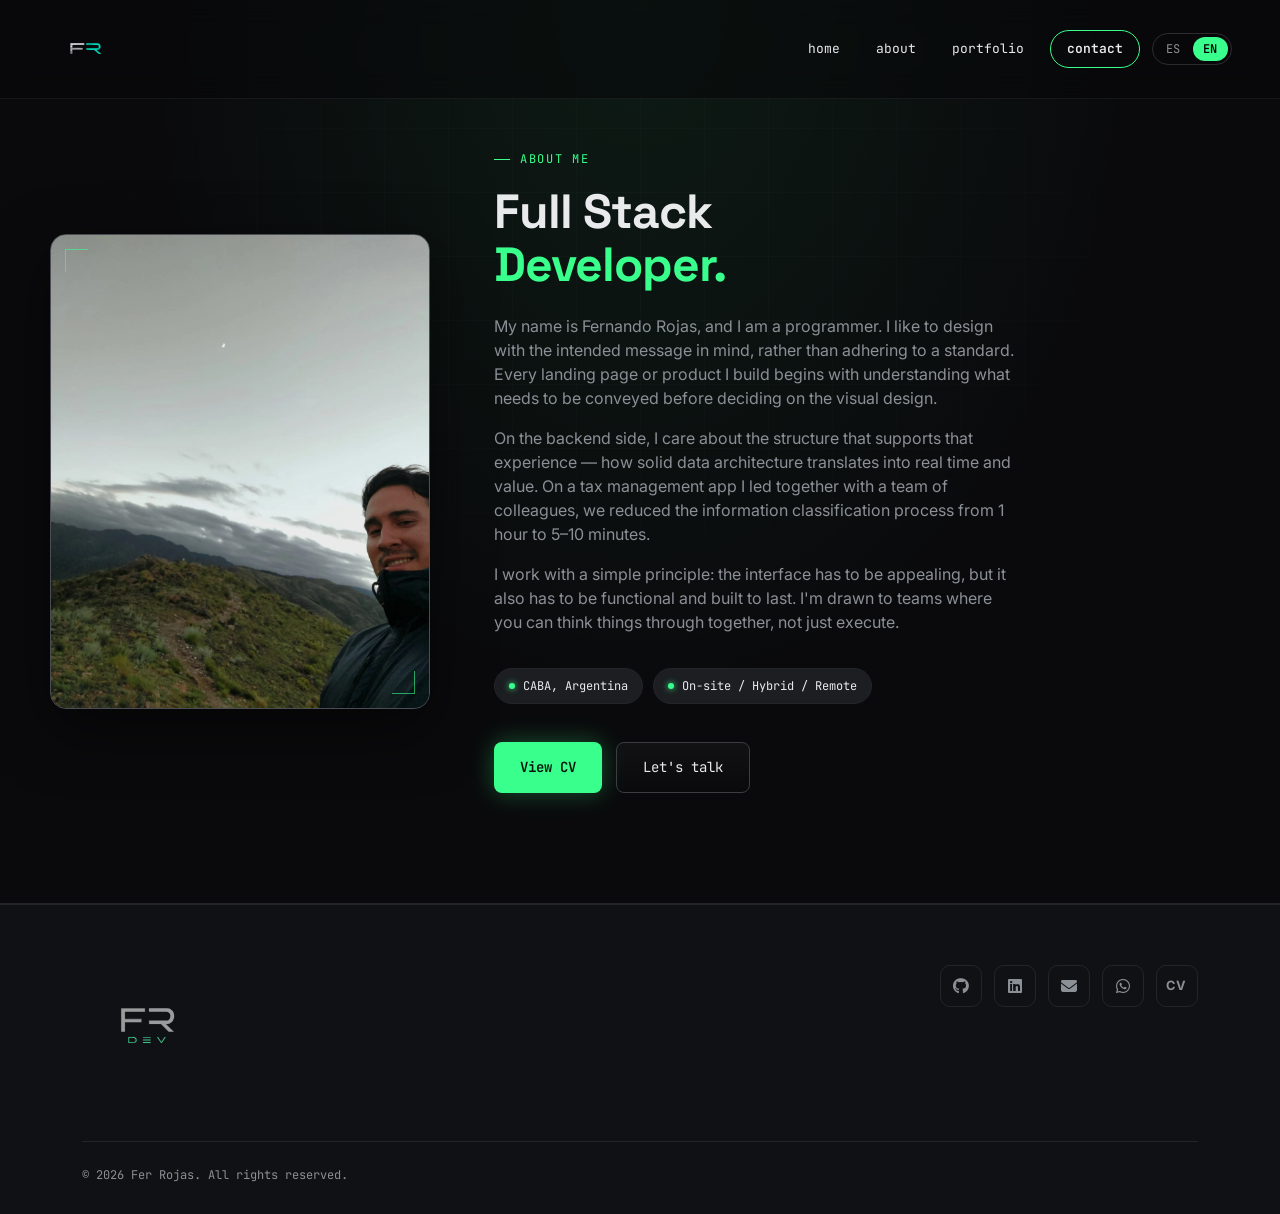
==== commit 62f692bb: "changes to the cv" ====
--- a/about.html
+++ b/about.html
@@ -215,7 +215,7 @@
 
         <!-- LinkedIN -->
         <a 
-          href="https://www.linkedin.com/in/fernando-rojas-6714b9202/" 
+          href="https://www.linkedin.com/in/fernandojrojas/" 
           
           data-event="social_linkedin"
           data-section="footer"
--- a/css/styles.css
+++ b/css/styles.css
@@ -481,7 +481,7 @@
 }
 .project-link{
     position:relative;
-    z-index:1000;
+    z-index:2;
 }
 .project-link:hover{ color:var(--neon); }
 
@@ -512,6 +512,14 @@
 .portfolio-more{
     text-align:center;
     margin-top:44px;
+}
+
+.project-link::after{
+    content:'';
+    position:absolute;
+    inset:0;             
+    z-index:1;
+    cursor:pointer;
 }
 
 
@@ -813,4 +821,5 @@
         transition-duration:.01ms !important;
         scroll-behavior:auto !important;
     }
-}+}
+
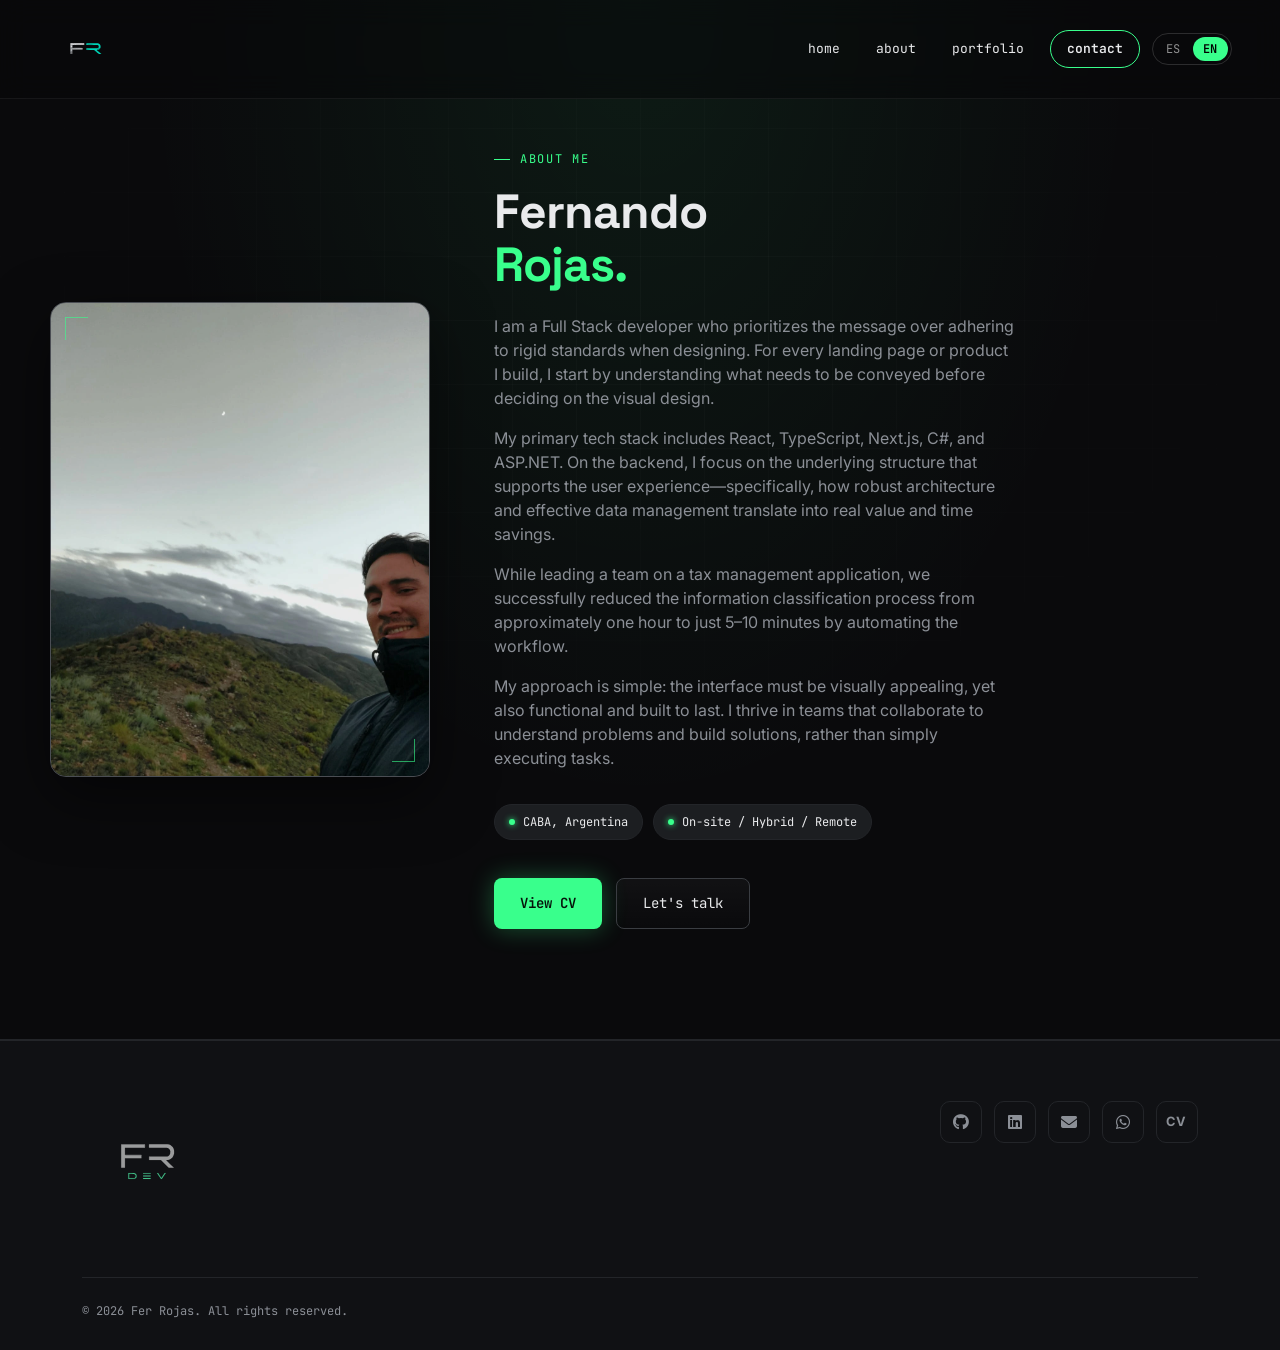
==== commit d22a7a92: "ajustes de narrativa" ====
--- a/about.html
+++ b/about.html
@@ -141,13 +141,16 @@
     <div class="about-text">
       <span class="eyebrow" data-i18n="aboutEyebrow">Sobre mí</span>
        
-      <h1 data-i18n-html="aboutTitle">Full Stack <br><span class="accent">Developer.</span></h1>
-
-       <p class="lede" data-i18n="aboutLede1">Diseño pensando primero en la marca y en el usuario, no en un estandar. Cada landing o producto que armo parte de entender qué se necesita transmitir antes de decidir cómo se va a ver.</p>
-
-       <p class="lede" data-i18n="aboutLede2">Del lado del backend, me interesa la estructura que sostiene esa experiencia. Cómo una buena arquitectura de datos se traduce en tiempo y valor real. En una app de gestion impositiva que  lideré junto a un equipo de colegas, logramos reducir el proceso de clasificacion de informacion de 1 hora a 5-10 minutos.</p>
-
-       <p class="lede" data-i18n="aboutLede3">Trabajo con un criterio simple. La interfaz tiene que ser atractiva, pero también tiene que ser funcional y sostenerse en el tiempo. Me interesan los equipos donde se puede pensar en conjunto, no solo ejecutar.</p>
+      <h1 data-i18n-html="aboutTitle">Fer <br><span class="accent">Rojas</span></h1>
+
+       <p class="lede" data-i18n="aboutLede1">Soy desarrollador Full Stack y me gusta diseñar pensando en qué se quiere comunicar, no en seguir un estándar. Cada landing o producto que construyo parte de entender qué se necesita transmitir antes de decidir cómo se va a ver.</p>
+
+       <p class="lede" data-i18n="aboutLede2">Trabajo principalmente con React, TypeScript, Next.js, C# y ASP.NET. Del lado del backend, me interesa la estructura que sostiene esa experiencia: cómo una buena arquitectura y una gestión adecuada de los datos pueden traducirse en tiempo y valor real.</p>
+
+       <p class="lede" data-i18n="aboutLede3">En una aplicación de gestión impositiva que lideré junto a un equipo de colegas, logramos reducir el proceso de clasificación de información de aproximadamente 1 hora a 5–10 minutos mediante la automatización del flujo.</p>
+
+       <p class="lede" data-i18n="aboutLede4">Trabajo con un criterio simple: la interfaz tiene que ser atractiva, pero también funcional y capaz de sostenerse en el tiempo. Me interesan los equipos donde se puede pensar en conjunto, entender el problema y construir soluciones, no solo ejecutar tareas.</p>
+       
       <div class="about-meta">
         <span data-i18n="aboutMetaLocation">CABA, Argentina</span>
         <span data-i18n="aboutMetaAvailability">Presencial / Híbrido / Remoto</span>
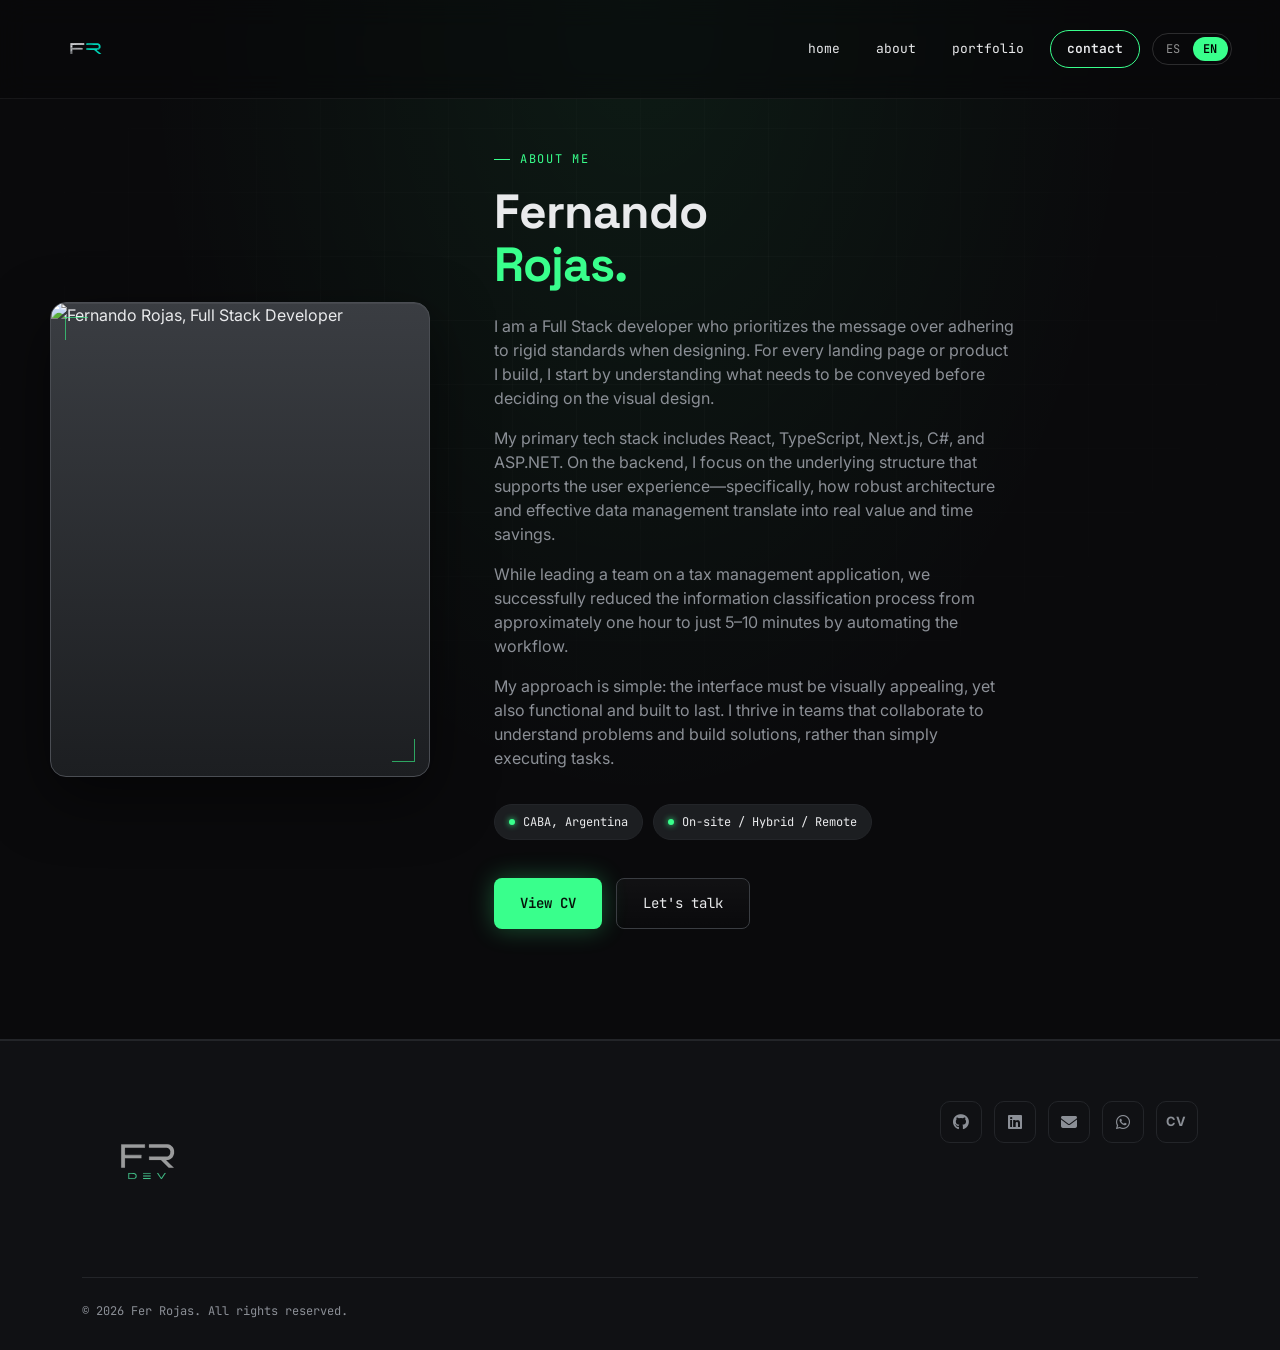
==== commit c0df67fc: "detalles en hero y cambio de foto en about" ====
--- a/about.html
+++ b/about.html
@@ -134,7 +134,7 @@
 
     <!-- FOTO -->
     <div class="about-photo">       
-        <img src="./assets/foto-about2.webp" alt="Fernando Rojas, Desarrollador Full Stack" data-i18n-alt="aboutPhotoAlt">      
+        <img src="./assets/foto-about6.png" alt="Fernando Rojas, Desarrollador Full Stack" data-i18n-alt="aboutPhotoAlt">      
     </div>
 
     <!-- TEXTO -->
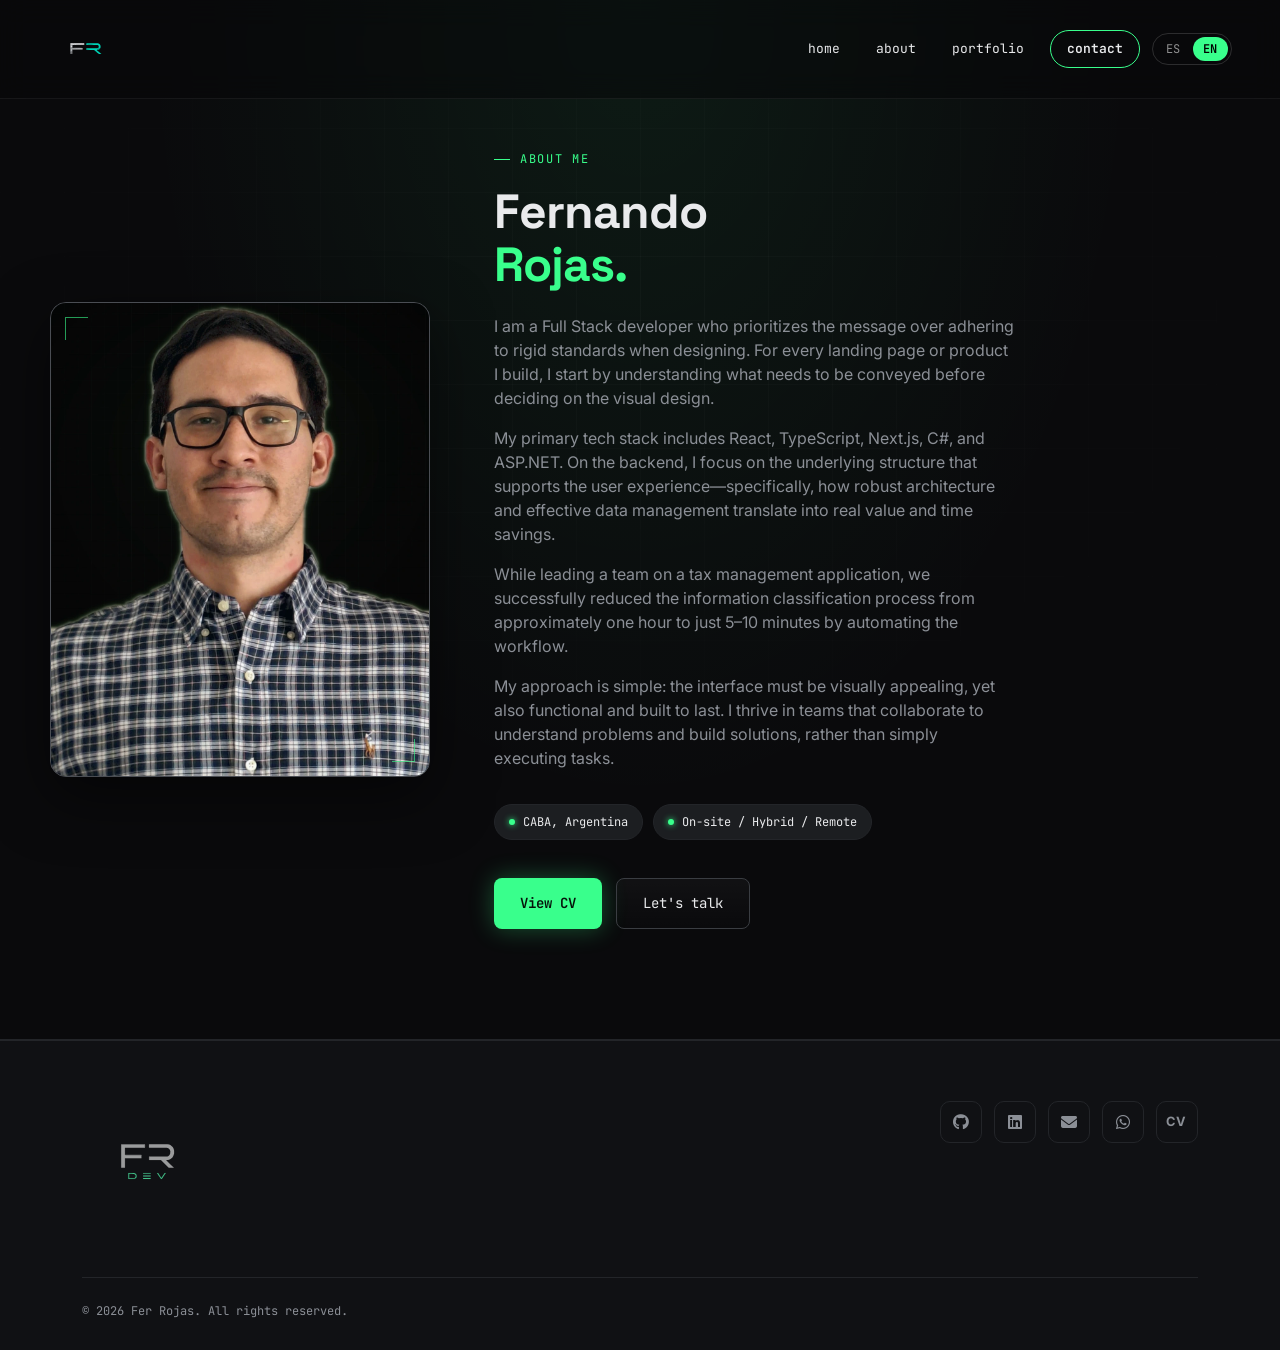
==== commit 252f9095: "ajuste de nombre de foto about" ====
--- a/about.html
+++ b/about.html
@@ -134,7 +134,7 @@
 
     <!-- FOTO -->
     <div class="about-photo">       
-        <img src="./assets/foto-about6.png" alt="Fernando Rojas, Desarrollador Full Stack" data-i18n-alt="aboutPhotoAlt">      
+        <img src="./assets/foto-about6.webp" alt="Fernando Rojas, Desarrollador Full Stack" data-i18n-alt="aboutPhotoAlt">      
     </div>
 
     <!-- TEXTO -->
